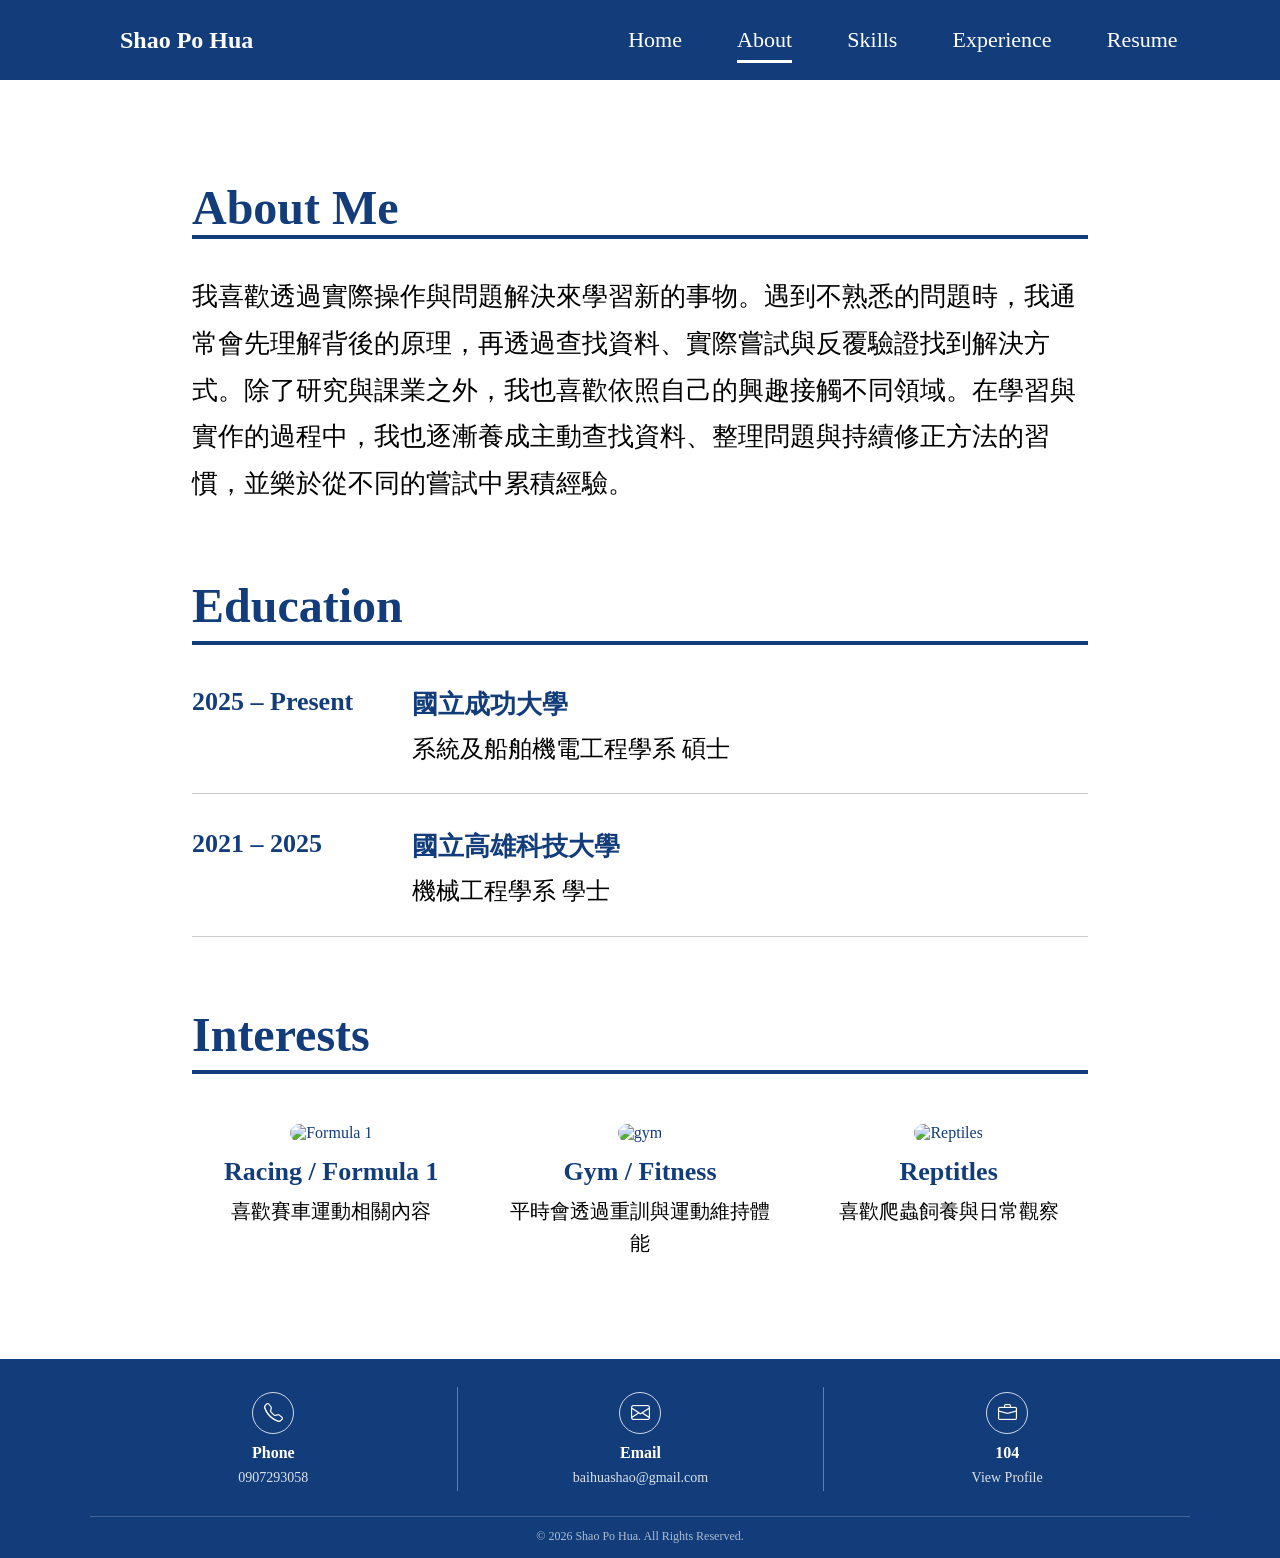
==== About.html @ 5089bc39 "Add files via upload" ====
<!DOCTYPE html>
<html lang="zh-tw">
<head>
    <meta charset="UTF-8">
    <meta name="viewport" content="width=device-width, initial-scale=1.0">
    <title>HUA-About</title>
    <link rel="stylesheet" href="About.css">
    <link rel="stylesheet" href="https://cdn.jsdelivr.net/npm/bootstrap-icons@1.11.3/font/bootstrap-icons.min.css">
</head>
<body>
    <header>
    <nav>
    <h1>Shao Po Hua</h1>

    <input type="checkbox" id="menu-toggle">

    <label for="menu-toggle" class="menu-icon">
        <i class="bi bi-list"></i>
    </label>

    <ul>
        <li><a href="index.html">Home</a></li>
        <li><a href="About.html" class="active">About</a></li>
        <li><a href="Skills.html">Skills</a></li>
        <li><a href="Experience.html">Experience</a></li>
        <li><a href="Resume.html">Resume</a></li>
    </ul>
    </nav>
    </header>
  <main>
    <h2>About Me</h2>
    <section class="intro">
      <p>我喜歡透過實際操作與問題解決來學習新的事物。遇到不熟悉的問題時，我通常會先理解背後的原理，再透過查找資料、實際嘗試與反覆驗證找到解決方式。除了研究與課業之外，我也喜歡依照自己的興趣接觸不同領域。在學習與實作的過程中，我也逐漸養成主動查找資料、整理問題與持續修正方法的習慣，並樂於從不同的嘗試中累積經驗。</p>
    </section>

    <section class="education">
      <h3>Education</h3>
      
      <div class="edu-item">
        <div class="edu-year">2025 – Present</div>
          <div class="edu-content">
            <h4>國立成功大學</h4>
            <p>系統及船舶機電工程學系 碩士</p>
          </div>
      </div>

      <div class="edu-item">
        <div class="edu-year">2021 – 2025</div>
          <div class="edu-content">
            <h4>國立高雄科技大學</h4>
            <p>機械工程學系 學士</p>
          </div>
      </div>
    </section>

    <section class="interests">
      <h5>Interests</h5>

      <div class="interests-list">
        <div>
          <img src="images/F1.jpg" alt="Formula 1">
          <h6>Racing / Formula 1</h6>
          <p>喜歡賽車運動相關內容</p>
        </div>

        <div>
          <img src="images/gym.jpg" alt="gym">
          <h6>Gym / Fitness</h6>
          <p>平時會透過重訓與運動維持體能</p>
        </div>

        <div>
          <img src="images/Reptiles.jpg" alt="Reptiles">
          <h6>Reptitles</h6>
          <p>喜歡爬蟲飼養與日常觀察</p>
        </div>
      </div>

    </section>
  </main>


  <footer>
    <section class="contact">
        <div>
            <i class="bi bi-telephone"></i>
            <h3>Phone</h3>
            <a href="tel:+886907293058">0907293058</a>
        </div>


        <div>
            <i class="bi bi-envelope"></i>
            <h3>Email</h3>
            <a href="mailto:baihuashao@gmail.com">baihuashao@gmail.com</a>
        </div>


        <div>
            <i class="bi bi-briefcase"></i>
            <h3>104</h3>
            <a href="https://pda.104.com.tw/profile/share/dkqmCxaxc8tc4IGJ2sVjoZrOvcP8moKx" target="_blank">View Profile</a>
        </div>
    </section>
    <p class="copyright">&copy; 2026 Shao Po Hua. All Rights Reserved.</p>
  </footer>
</body>
</html>
---- About.css ----
*{
    padding: 0;
    margin: 0;
    box-sizing: border-box;
}
html,
body {
    min-height: 100%;
}
body {
    min-height: 100vh;
    display: flex;
    flex-direction: column;
}
main {
    display: block;
    width: 100%;
    padding-top: 50px;
}


header{
    background-color: #123d7a;
    height:80px;
    width: 100%;
}
header a{
    font-family: 'Times New Roman', Times, serif;
    font-size: 22px;
    color: white;
    text-decoration: none;
}

header li{
    display:inline ;
    margin-right: 4vw;
}
header ul{
    position: absolute;
    right: 4vw;
    top: 0;
    line-height: 80px;
}
h1{
    font-family: 'Times New Roman', Times, serif;
    color: white;
    position: absolute;
    left:120px;
    top:0;
    line-height: 80px;
}
nav a.active{
    border-bottom: 3px solid white;
    padding-bottom: 8px;
}

h2{
    font-size: 48px;
    font-family: 'Times New Roman', Times, serif;
    color: #123d7a;
    width: 70%;
    margin: 50px auto 0;
    border-bottom: 4px solid #123d7a;
}

.intro{
    width: 70%;
    margin: 35px auto 0;
    text-align: left;
}
.intro p{
    margin:0;
    font-size: 26px;
    line-height: 1.8;
    color: black;
}


.education {
    width: 70%;
    margin: 70px auto 0;
    color: #123d7a;
}
.education > h3 {
    font-size: 48px;
    margin-bottom: 17px;
    padding-bottom: 8px;
    border-bottom: 4px solid #123d7a;
}
.edu-item {
    display: grid;
    grid-template-columns: 180px 1fr;
    column-gap: 40px;
    padding: 25px 0;
    border-bottom: 1px solid #cccccc;
    margin-bottom: 10px;
}
.edu-year {
    font-size: 26px;
    font-weight: bold;
}
.edu-content h4 {
    font-size: 26px;
    margin: 0 0 8px;
}
.edu-content p {
    font-size: 24px;
    line-height: 1.6;
    color: black;
    margin: 0;
}



.interests {
    width: 70%;
    margin: 70px auto 0;
    color: #123d7a;
}
.interests > h5 {
    font-size: 48px;
    margin-bottom: 25px;
    padding-bottom: 8px;
    border-bottom: 4px solid #123d7a;
}
.interests-list {
    display: grid;
    grid-template-columns: repeat(3, 1fr);
    gap: 30px;
}
.interests-list > div {
    text-align: center;
}
.interests-list img {
    width: 100%;
    height: 300px;
    object-fit: cover;
    border-radius: 10px;
    margin-top: 25px;
}
.interests-list h6 {
    font-size: 26px;
    margin: 15px 0 8px;
    color: #123d7a;
}
.interests-list p {
    font-size: 20px;
    color: black;
    line-height: 1.6;
    margin-bottom: 100px;
}

footer {
    background-color: #123d7a;
    color: white;
    padding: 28px 20px 14px;
}

.contact {
    max-width: 1100px;
    margin: 0 auto;
    display: grid;
    grid-template-columns: repeat(3, 1fr);
    text-align: center;
    align-items: center;
}

.contact > div {
    padding: 5px 30px;
}
.contact > div + div {
    border-left: 1px solid rgba(255, 255, 255, 0.35);
}

.contact i {
    width: 42px;
    height: 42px;
    border: 1px solid rgba(255, 255, 255, 0.8);
    border-radius: 50%;
    display: flex;
    justify-content: center;
    align-items: center;
    margin: 0 auto 10px;
    font-size: 19px;
    color: white;
}

.contact h3 {
    margin: 0 0 6px;
    font-size: 16px;
    font-weight: 600;
    color: white;
}
.contact a {
    color: rgba(255, 255, 255, 0.85);
    font-size: 14px;
    text-decoration: none;

    transition: 0.2s;
}
.contact a:hover {
    color: white;
    text-decoration: underline;
}
.copyright {
    max-width: 1100px;
    margin: 25px auto 0;
    padding-top: 12px;
    border-top: 1px solid rgba(255, 255, 255, 0.2);
    text-align: center;
    font-size: 12px;
    color: rgba(255, 255, 255, 0.65);
}

#menu-toggle,
.menu-icon {
    display: none;
}
@media screen and (max-width: 768px) {

    /* =========================
       Header
    ========================= */

    header {
        width: 100%;
        height: 70px;
    }

    nav {
        position: relative;
        width: 100%;
        height: 70px;
    }

    /* Shao Po Hua 正中央 */
    header h1 {
        position: absolute;

        left: 50%;
        top: 50%;

        transform: translate(-50%, -50%);

        font-size: 26px;
        line-height: normal;

        white-space: nowrap;
    }

    /* 左側漢堡選單 */
    .menu-icon {
        display: block;

        position: absolute;

        left: 20px;
        top: 50%;

        transform: translateY(-50%);

        color: white;
        font-size: 32px;

        cursor: pointer;

        z-index: 1001;
    }

    #menu-toggle {
        display: none;
    }

    /* 選單預設隱藏 */
    header ul {
        display: none;

        position: absolute;

        top: 70px;
        left: 0;

        width: 100%;

        background-color: #123d7a;

        line-height: normal;

        z-index: 1000;
    }

    /* 點漢堡後出現 */
    #menu-toggle:checked + .menu-icon + ul {
        display: flex;
        flex-direction: column;
    }

    header li {
        display: block;

        width: 100%;
        margin: 0;

        text-align: center;
    }

    header li a {
        display: block;

        padding: 14px 0;

        font-size: 18px;
    }

    /* 手機版不要 active 底線 */
    nav a.active {
        border-bottom: none;
        padding-bottom: 14px;
    }


    /* =========================
       About Me
    ========================= */

    main {
        width: 100%;
    }

    main > h2 {
        width: 90%;

        font-size: 40px;

        margin: 60px auto 0;
    }

    .intro {
        width: 90%;

        margin: 30px auto 0;
    }

    .intro p {
        font-size: 18px;
        line-height: 1.8;

        text-align: left;
    }


    /* =========================
       Education
    ========================= */

    .education {
        width: 90%;

        margin: 60px auto 0;
    }

    .education > h3 {
        font-size: 36px;
    }

    /* 原本左右排列，手機改上下 */
    .edu-item {
        display: block;

        padding: 20px 0;
    }

    .edu-year {
        font-size: 20px;

        margin-bottom: 10px;
    }

    .edu-content h4 {
        font-size: 22px;

        margin-bottom: 5px;
    }

    .edu-content p {
        font-size: 18px;
        line-height: 1.6;
    }


    /* =========================
       Interests
    ========================= */

    .interests {
        width: 90%;

        margin: 60px auto 0;
    }

    .interests > h5 {
        font-size: 36px;
    }

    /* 三欄改成一欄 */
    .interests-list {
        grid-template-columns: 1fr;

        gap: 30px;
    }

    .interests-list img {
       width: 85%;
       height: auto;
       aspect-ratio: 7 / 5;
       object-fit: cover;
       display: block;
       margin: 0 auto;
    }

    .interests-list h6 {
        font-size: 22px;
    }

    .interests-list p {
        font-size: 16px;
        line-height: 1.6;
    }


    /* =========================
       Footer
       維持桌機三欄
    ========================= */

    footer {
        width: 100%;
        height: auto;

        padding: 20px 0 12px;
    }

    .contact {
        width: 95%;

        margin: 0 auto;

        display: flex;
        flex-direction: row;

        justify-content: space-between;
        align-items: flex-start;
    }

    .contact > div {
        flex: 1;
        min-width: 0;

        padding: 0 5px;

        text-align: center;
    }

    .contact i {
        font-size: 20px;
    }

    .contact h3 {
        font-size: 13px;

        margin-top: 5px;
    }

    .contact a {
        font-size: 10px;

        word-break: break-word;
        overflow-wrap: anywhere;
    }

    .copyright {
        font-size: 10px;

        margin-top: 15px;

        text-align: center;
    }
}
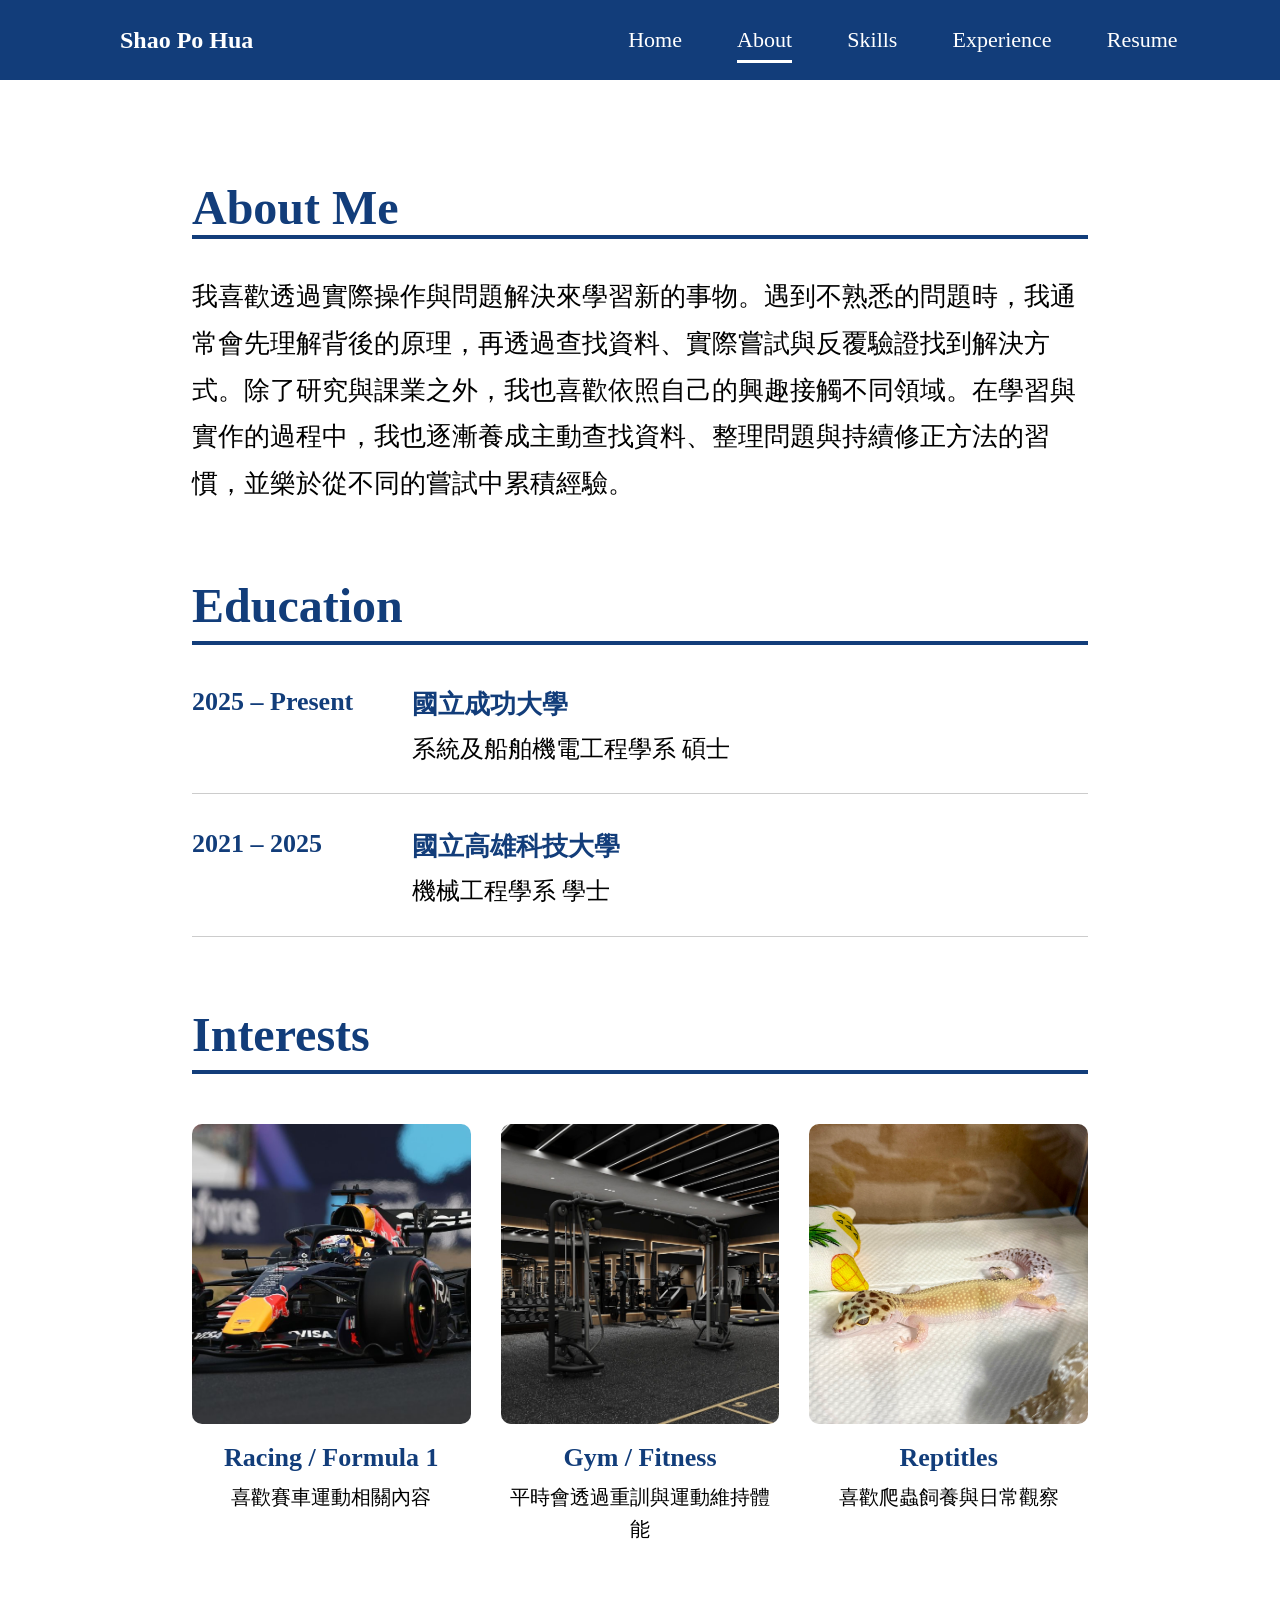
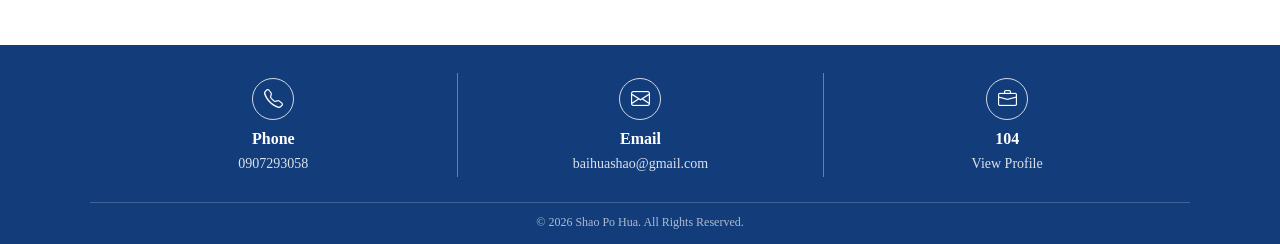
==== commit 52fcd662: "Update About.html" ====
--- a/About.html
+++ b/About.html
@@ -99,10 +99,10 @@
         <div>
             <i class="bi bi-briefcase"></i>
             <h3>104</h3>
-            <a href="https://pda.104.com.tw/profile/share/dkqmCxaxc8tc4IGJ2sVjoZrOvcP8moKx" target="_blank">View Profile</a>
+            <a href="https://pda.104.com.tw/profile/share/dkNdc0EHIrkNMgqumZpRE3HKHKb9CTZ3" target="_blank">View Profile</a>
         </div>
     </section>
     <p class="copyright">&copy; 2026 Shao Po Hua. All Rights Reserved.</p>
   </footer>
 </body>
-</html>+</html>
--- a/About.css
+++ b/About.css
@@ -436,18 +436,15 @@
     footer {
         width: 100%;
         height: auto;
-
         padding: 20px 0 12px;
+        margin-bottom:0;
     }
 
     .contact {
         width: 95%;
-
         margin: 0 auto;
-
         display: flex;
         flex-direction: row;
-
         justify-content: space-between;
         align-items: flex-start;
     }
@@ -485,4 +482,4 @@
 
         text-align: center;
     }
-}+}
